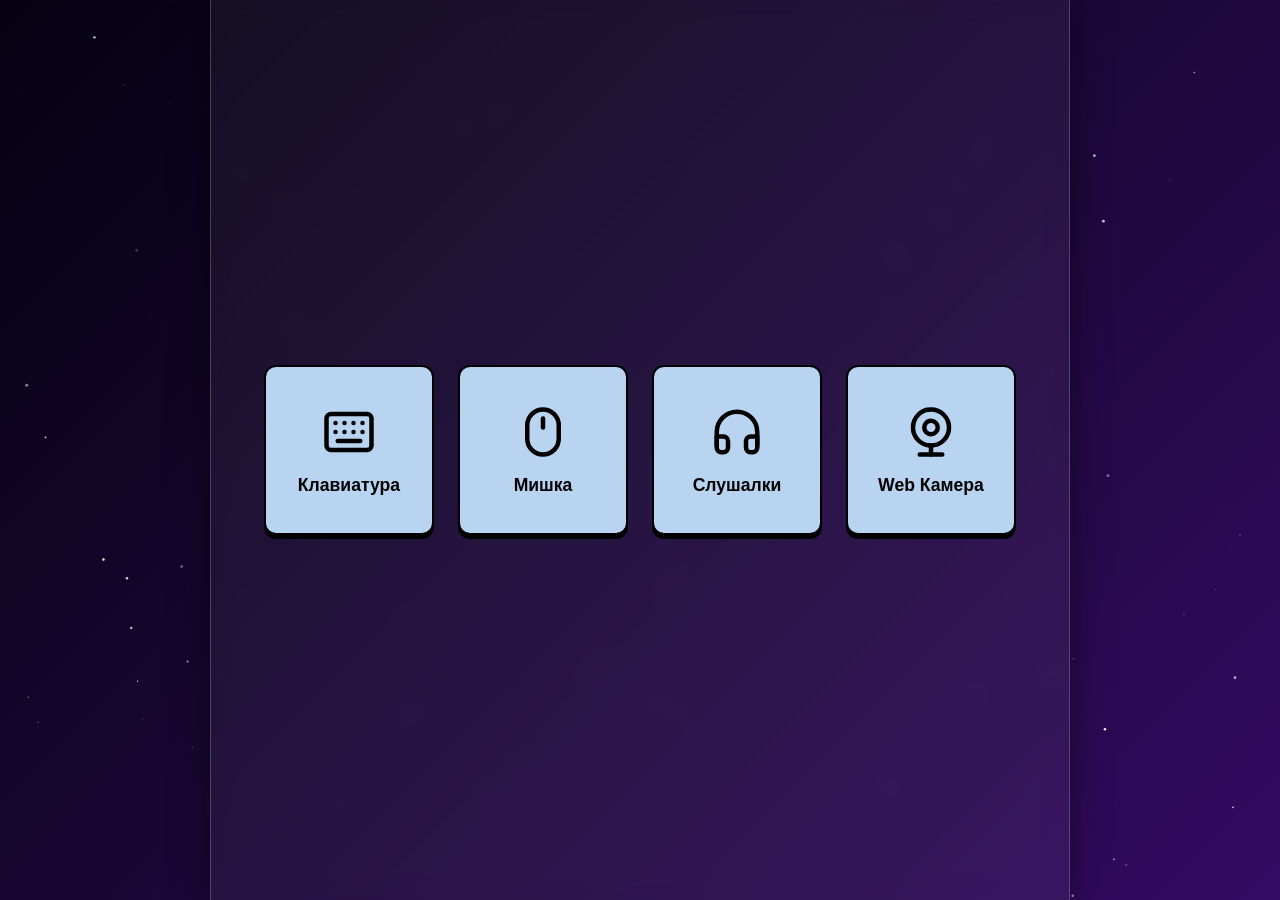
==== index.html @ ef0d71f7 "Fix broken links, star background resize and device detection feedback - Rename homepage.html to ind" ====
<!DOCTYPE html>
<html lang="bg">
  <head>
    <meta charset="UTF-8" />
    <meta name="viewport" content="width=device-width, initial-scale=1.0" />
    <title>Избор на периферия</title>
    <link rel="stylesheet" href="style.css" />
  </head>
  <body>
    <canvas id="space-background"></canvas>

    <main class="app homepage glass-panel">
      <div class="device-cards">
        <a href="keyboard.html" class="device-card">
          <svg class="device-icon" viewBox="0 0 24 24" aria-hidden="true">
            <rect x="2" y="4" width="20" height="16" rx="2" ry="2"></rect>
            <line x1="6" y1="8" x2="6.01" y2="8"></line>
            <line x1="10" y1="8" x2="10.01" y2="8"></line>
            <line x1="14" y1="8" x2="14.01" y2="8"></line>
            <line x1="18" y1="8" x2="18.01" y2="8"></line>
            <line x1="6" y1="12" x2="6.01" y2="12"></line>
            <line x1="10" y1="12" x2="10.01" y2="12"></line>
            <line x1="14" y1="12" x2="14.01" y2="12"></line>
            <line x1="18" y1="12" x2="18.01" y2="12"></line>
            <line x1="7" y1="16" x2="17" y2="16"></line>
          </svg>
          Клавиатура
        </a>

        <a href="mouse.html" class="device-card">
          <svg class="device-icon" viewBox="0 0 24 24" aria-hidden="true">
            <rect x="5" y="2" width="14" height="20" rx="7"></rect>
            <line x1="12" y1="6" x2="12" y2="10"></line>
          </svg>
          Мишка
        </a>

        <a href="headphones.html" class="device-card">
          <svg class="device-icon" viewBox="0 0 24 24" aria-hidden="true">
            <path d="M3 18v-6a9 9 0 0 1 18 0v6"></path>
            <path d="M21 19a2 2 0 0 1-2 2h-1a2 2 0 0 1-2-2v-3a2 2 0 0 1 2-2h3zM3 19a2 2 0 0 0 2 2h1a2 2 0 0 0 2-2v-3a2 2 0 0 0-2-2H3z"></path>
          </svg>
          Слушалки
        </a>

        <a href="webcam.html" class="device-card">
          <svg class="device-icon" viewBox="0 0 24 24" aria-hidden="true">
            <circle cx="12" cy="10" r="8"></circle>
            <circle cx="12" cy="10" r="3"></circle>
            <line x1="7" y1="22" x2="17" y2="22"></line>
            <line x1="12" y1="18" x2="12" y2="22"></line>
          </svg>
          Web Камера
        </a>
      </div>
    </main>

    <script src="script.js"></script>
  </body>
</html>
---- style.css ----
:root {
  --key-bg-color: #f4f4f4;
  --key-active-color: #e4e9ef;
}

*,
*::before,
*::after {
  box-sizing: border-box;
  margin: 0;
  padding: 0;
}

html,
body {
  height: 100%;
}

body {
  position: relative;
  display: flex;
  justify-content: center;
  align-items: stretch;
  background: transparent;
  color: #000000;
  font-family: Arial, Helvetica, sans-serif;
  overflow-x: hidden;
}

#space-background {
  position: fixed;
  top: 0;
  left: 0;
  width: 100vw;
  height: 100vh;
  z-index: -1;
  background: linear-gradient(135deg, #050112 0%, #1a0836 50%, #350a63 100%);
}

.app {
  width: min(860px, 94vw);
  min-height: 100%;
  display: flex;
  flex-direction: column;
  align-items: center;
  justify-content: flex-start;
  padding: 28px 20px 36px;
  gap: 28px;
}

.app--120 {
  width: min(1260px, 96vw);
}

.app--100 {
  width: min(1120px, 96vw);
}

.glass-panel {
  background: rgba(255, 255, 255, 0.05);
  backdrop-filter: blur(10px);
  -webkit-backdrop-filter: blur(10px);
  border-left: 1px solid rgba(255, 255, 255, 0.2);
  border-right: 1px solid rgba(255, 255, 255, 0.2);
  box-shadow: 0 4px 30px rgba(0, 0, 0, 0.5);
}

.homepage.app {
  width: min(860px, 94vw);
  min-height: 100vh;
  justify-content: center;
  padding: 40px 20px;
}

.app-header {
  width: 100%;
  display: flex;
  justify-content: flex-start;
}

.back-button {
  display: flex;
  align-items: center;
  gap: 8px;
  padding: 8px 16px;
  background: rgba(255, 255, 255, 0.06);
  border: 1px solid rgba(255, 255, 255, 0.25);
  border-radius: 10px;
  color: #ffffff;
  text-decoration: none;
  font-weight: bold;
  font-size: 0.95rem;
  box-shadow: inset 0 1px 0 rgba(255, 255, 255, 0.15), 0 6px 16px rgba(0, 0, 0, 0.18);
  backdrop-filter: blur(8px);
  -webkit-backdrop-filter: blur(8px);
  transition: background-color 0.2s ease, border-color 0.2s ease, transform 0.1s ease;
}

.back-button:hover {
  background: rgba(255, 255, 255, 0.1);
  border-color: rgba(255, 255, 255, 0.4);
}

.back-button:active {
  transform: translateY(1px);
}

.back-icon {
  width: 18px;
  height: 18px;
  stroke: currentColor;
  stroke-width: 2.5;
  stroke-linecap: round;
  stroke-linejoin: round;
  fill: none;
}

.connected-devices-btn {
  width: 100%;
  padding: 14px 24px;
  background: rgba(255, 255, 255, 0.06);
  border: 1px solid rgba(255, 255, 255, 0.25);
  color: #ffffff;
  border-radius: 10px;
  font-size: 1.05rem;
  font-weight: bold;
  cursor: pointer;
  box-shadow: inset 0 1px 0 rgba(255, 255, 255, 0.15), 0 8px 20px rgba(0, 0, 0, 0.22);
  backdrop-filter: blur(8px);
  -webkit-backdrop-filter: blur(8px);
  transition: background-color 0.2s ease, border-color 0.2s ease, transform 0.1s ease;
}

.connected-devices-btn:hover,
.connected-devices-btn:focus-visible {
  background: rgba(255, 255, 255, 0.1);
  border-color: rgba(255, 255, 255, 0.4);
}

.connected-devices-btn:active {
  transform: translateY(1px);
}

.layout-switcher {
  position: relative;
  width: 100%;
}

.layout-options {
  position: absolute;
  top: calc(100% + 6px);
  left: 0;
  z-index: 2;
  display: none;
  flex-direction: column;
  width: 100%;
  padding: 6px;
  background: #2a2e35;
  border: 1px solid rgba(255, 255, 255, 0.25);
  border-radius: 8px;
  box-shadow: 0 8px 20px rgba(0, 0, 0, 0.35);
}

.layout-switcher.is-open .layout-options {
  display: flex;
}

.layout-option {
  padding: 10px 14px;
  border-radius: 5px;
  color: #ffffff;
  text-decoration: none;
}

.layout-option:hover,
.layout-option:focus-visible,
.layout-option.active {
  background: rgba(255, 255, 255, 0.14);
}

.device-preview {
  width: 100%;
  display: flex;
  justify-content: center;
  align-items: center;
}

.device-display-area {
  width: 100%;
  padding: 24px;
  display: flex;
  justify-content: center;
  align-items: center;
}

.device-cards {
  display: flex;
  justify-content: center;
  align-items: center;
  flex-wrap: wrap;
  gap: 24px;
  width: 100%;
}

.device-card {
  display: flex;
  flex-direction: column;
  justify-content: center;
  align-items: center;
  width: 170px;
  height: 170px;
  background: #b8d4f0;
  border: 2px solid #000000;
  border-radius: 12px;
  color: #000000;
  text-decoration: none;
  font-size: 1.1rem;
  font-weight: bold;
  box-shadow: 0 4px 0 #000000;
  transition: transform 0.1s ease, box-shadow 0.1s ease, background 0.2s;
}

.device-card:hover {
  background: #a6c8ea;
}

.device-card:active {
  transform: translateY(4px);
  box-shadow: 0 0 0 #000000;
}

.device-icon {
  width: 54px;
  height: 54px;
  margin-bottom: 16px;
  stroke: currentColor;
  stroke-width: 2;
  stroke-linecap: round;
  stroke-linejoin: round;
  fill: none;
}

.keyboard {
  width: 100%;
  max-width: 780px;
  display: flex;
  flex-direction: column;
  gap: 6px;
  padding: 14px;
  background: #2a2e35;
  border: 2px solid #000000;
  border-radius: 10px;
  box-shadow: inset 0 1px 0 rgba(255, 255, 255, 0.12), 0 10px 20px rgba(0, 0, 0, 0.5);
}

.keyboard--120 {
  max-width: 1220px;
  flex-direction: row;
  align-items: stretch;
  gap: 8px;
}

.keyboard--60 {
  max-width: 640px;
}

.keyboard--100 {
  max-width: 1080px;
  flex-direction: row;
  align-items: stretch;
  gap: 8px;
}

.kb-section {
  display: flex;
  flex-direction: column;
  min-width: 0;
  gap: 6px;
}

.kb-section .keyboard-row {
  flex: 1 1 0;
  min-height: 0;
}

.kb-section-macro {
  flex: 2.2 1 0;
}

.kb-section-main {
  flex: 10 1 0;
}

.kb-section-nav {
  flex: 2.5 1 0;
}

.kb-section-numpad {
  flex: 3.8 1 0;
}

.kb-section-nav .keyboard-row:has(.key-spacer-row) {
  visibility: hidden;
}

.keyboard.rgb-active {
  --key-bg-color: #e0f7fa;
  --key-active-color: #b2ebf2;
}

.keyboard-row {
  display: flex;
  flex-direction: row;
  justify-content: center;
  gap: 5px;
}

.key {
  flex: 1 1 0;
  min-width: 0;
  height: 38px;
  display: flex;
  justify-content: center;
  align-items: center;
  background: var(--key-bg-color);
  border: 1px solid #000000;
  border-radius: 5px;
  box-shadow: 0 3px 0 #111, 0 4px 4px rgba(0, 0, 0, 0.4);
  font-size: 0.68rem;
  font-weight: bold;
  color: #111111;
  user-select: none;
  cursor: pointer;
  transition: background-color 0.12s ease, transform 0.08s ease, box-shadow 0.08s ease;
}

.key-spacer {
  flex: 0.5;
  background: transparent;
  border: none;
  box-shadow: none;
}

.key--wide {
  flex: 1.6 1 0;
}

.key--caps {
  flex: 1.8 1 0;
}

.key--enter {
  flex: 2 1 0;
}

.key--shift {
  flex: 2.2 1 0;
}

.key--mod {
  flex: 1.3 1 0;
}

.key--space {
  flex: 6 1 0;
}

.key--esc {
  flex: 1.2 1 0;
}

.key:hover {
  background: var(--key-active-color);
}

.key:active {
  transform: translateY(2px);
  box-shadow: 0 1px 0 #111, 0 1px 2px rgba(0, 0, 0, 0.4);
}

.settings-menu {
  width: 100%;
  display: flex;
  flex-direction: column;
  align-items: center;
  gap: 10px;
}

.settings-menu__title {
  font-size: 0.95rem;
  color: white;
  font-weight: bold;
}

.settings-tabs {
  display: flex;
  flex-direction: row;
  justify-content: center;
}

.settings-tab {
  min-width: 44px;
  height: 28px;
  padding: 0 12px;
  background: #ffffff;
  border: 2px solid #000000;
  margin-left: -2px;
  font-size: 0.9rem;
  font-weight: bold;
  cursor: pointer;
}

.settings-tab:first-child {
  margin-left: 0;
}

.settings-tab:hover,
.settings-tab:focus-visible {
  background: #f3f3f3;
}

/* Keep full-size keyboard rows at a stable height. */
.app {
  width: min(1280px, 96vw);
  height: auto;
}

.device-preview,
.device-display-area {
  width: 100%;
  height: auto;
  overflow-x: auto;
}

.keyboard {
  height: auto !important;
  min-height: max-content;
}

.keyboard--100,
.keyboard--120 {
  display: flex;
  flex-direction: row !important;
  align-items: flex-start !important;
  justify-content: center;
  height: auto !important;
  padding: 16px;
}

.keyboard--100 {
  max-width: 1080px;
  gap: 14px;
}

.keyboard--120 {
  max-width: 1240px;
  gap: 12px;
}

.kb-section {
  display: flex !important;
  flex-direction: column !important;
  gap: 6px !important;
  height: auto !important;
  min-height: max-content;
  background: transparent;
  border: none;
  box-shadow: none;
  padding: 0;
}

.kb-section-macro {
  flex: 2.2 1 0;
}

.kb-section-main {
  flex: 15 1 0;
}

.kb-section-nav {
  flex: 3 1 0;
}

.kb-section-numpad {
  flex: 4 1 0;
}

.kb-section .keyboard-row {
  display: flex !important;
  flex-direction: row !important;
  gap: 5px;
  width: 100%;
  height: 38px !important;
  min-height: 38px !important;
  flex: 0 0 38px !important;
}

.key-spacer-row {
  height: 38px;
  min-height: 38px;
  width: 100%;
}

.layout-options.open {
  display: flex;
}

.mouse-display-area {
  flex-direction: column;
  gap: 20px;
  overflow: visible;
}

.mouse-preview {
  overflow: visible;
}

.mouse-info {
  width: 100%;
  max-width: 780px;
  display: flex;
  flex-wrap: wrap;
  justify-content: space-between;
  gap: 12px;
  padding: 14px 18px;
  background: rgba(30, 15, 50, 0.75);
  border: 1px solid rgba(255, 255, 255, 0.22);
  border-radius: 10px;
  color: #ffffff;
}

.mouse-info__item {
  display: flex;
  flex-direction: column;
  gap: 4px;
  text-align: left;
}

.mouse-info__label {
  font-size: 0.75rem;
  text-transform: uppercase;
  letter-spacing: 0;
  color: #b8d4f0;
  font-weight: bold;
}

.mouse-info__value {
  font-size: 0.95rem;
  font-weight: bold;
  color: #ffffff;
}

.mouse-stage {
  padding: 20px 36px;
  background: #2a2e35;
  border: 2px solid #000000;
  border-radius: 16px;
  box-shadow: inset 0 1px 0 rgba(255, 255, 255, 0.12), 0 10px 24px rgba(0, 0, 0, 0.5);
  display: flex;
  justify-content: center;
  align-items: center;
}

.mouse-svg {
  width: min(280px, 65vw);
  height: auto;
  overflow: visible;
}

.mouse-cable {
  stroke: #15171a;
  stroke-width: 6;
  stroke-linecap: round;
  fill: none;
}

.mouse-shell {
  fill: #383d47;
  stroke: #000000;
  stroke-width: 3;
  filter: drop-shadow(0 6px 12px rgba(0, 0, 0, 0.45));
}

.mouse-seam {
  stroke: #1b1e24;
  stroke-width: 2;
}

.mouse-scroll-slot {
  fill: #1b1e24;
  stroke: #000000;
  stroke-width: 2;
}

.mouse-btn-group {
  cursor: pointer;
  outline: none;
}

.mouse-btn {
  fill: var(--key-bg-color, #f4f4f4);
  stroke: #000000;
  stroke-width: 2;
  transition: fill 0.15s ease, transform 0.08s ease;
  transform-box: fill-box;
}

.mouse-btn-group:hover .mouse-btn,
.mouse-btn-group:focus-visible .mouse-btn,
.mouse-btn-group.is-active .mouse-btn {
  fill: var(--key-active-color, #b8d4f0);
}

.mouse-btn-group:active .mouse-btn {
  transform: translateY(2px);
}

.mouse-btn-label {
  font-size: 13px;
  font-weight: bold;
  fill: #111111;
  text-anchor: middle;
  dominant-baseline: middle;
  pointer-events: none;
  user-select: none;
}

.mouse-btn-label--small {
  font-size: 10px;
}

.mouse-logo-ring {
  fill: none;
  stroke: rgba(184, 212, 240, 0.45);
  stroke-width: 2.5;
}

@media (max-width: 640px) {
  .mouse-info {
    flex-direction: column;
  }

  .mouse-stage {
    padding: 16px 24px;
  }
}

.mouse-svg--gaming {
  width: min(300px, 68vw);
}

.mouse-thumb-rest {
  fill: #272b33;
  stroke: #000000;
  stroke-width: 3;
}

.mouse-btn--accent {
  fill: #d8e6f8;
}

.mouse-btn-label--tiny {
  font-size: 8.5px;
}

.mouse-rgb-strip {
  fill: none;
  stroke: #b388ff;
  stroke-width: 4;
  stroke-linecap: round;
  filter: drop-shadow(0 0 6px #b388ff);
}

.mouse-gaming-logo {
  fill: rgba(179, 136, 255, 0.25);
  stroke: #b388ff;
  stroke-width: 2.5;
  filter: drop-shadow(0 0 8px rgba(179, 136, 255, 0.6));
}
.device-status {
  width: 100%;
  margin-top: -16px;
  padding: 10px 14px;
  border-radius: 8px;
  background: rgba(255, 255, 255, 0.06);
  color: #ffffff;
  font-size: 0.9rem;
}

.device-status[hidden] {
  display: none;
}

.device-status--error {
  border: 1px solid rgba(255, 120, 120, 0.5);
  color: #ffc9c9;
}

.coming-soon {
  flex: 1;
  display: flex;
  flex-direction: column;
  justify-content: center;
  align-items: center;
  gap: 12px;
  color: #ffffff;
  text-align: center;
}

.coming-soon__title {
  font-size: 2rem;
}

.coming-soon__text {
  max-width: 420px;
  color: rgba(255, 255, 255, 0.75);
}
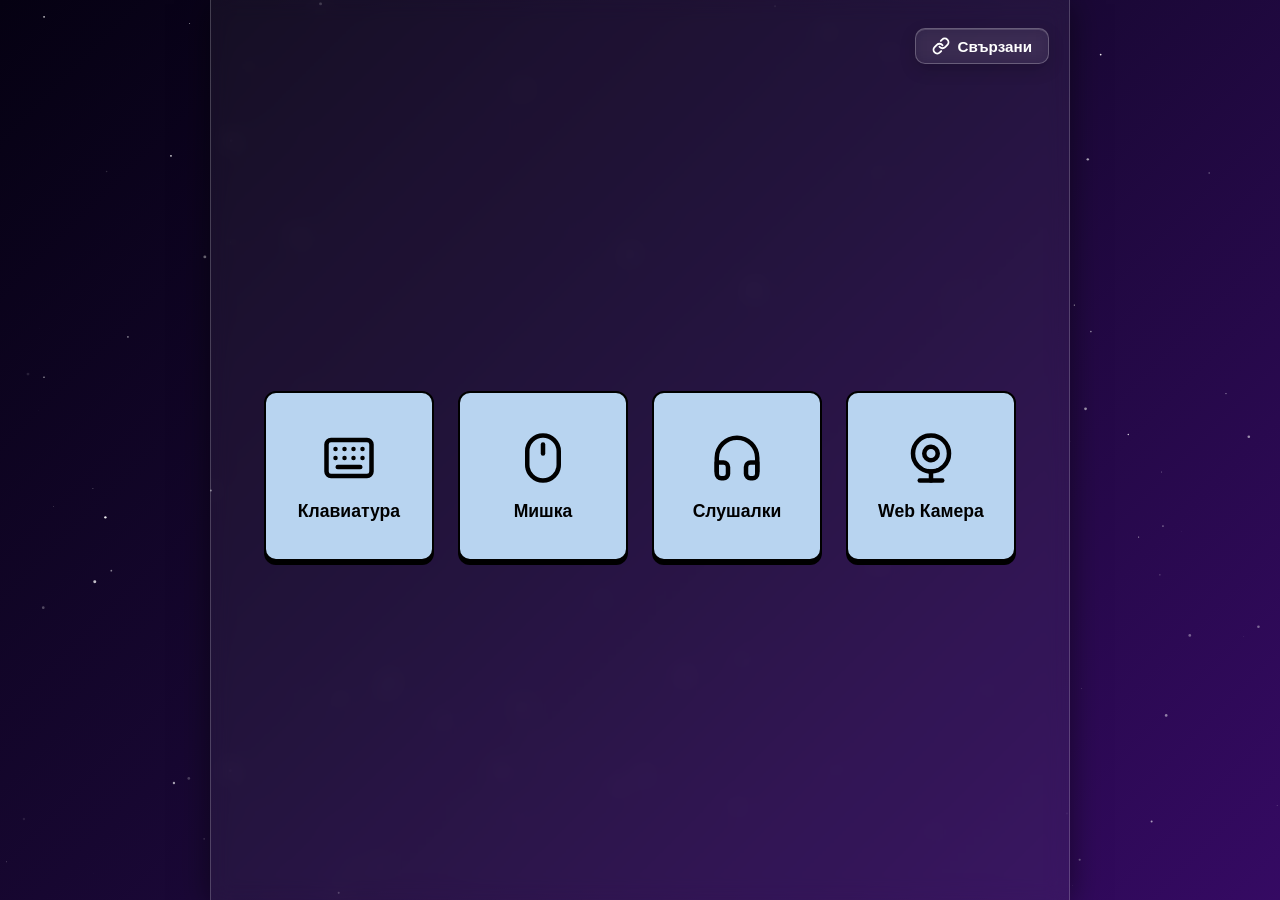
==== commit 51c3937f: "Show the "Свързани" button on every page - Add the button to the header of the homepage, mouse pages" ====
--- a/index.html
+++ b/index.html
@@ -10,6 +10,16 @@
     <canvas id="space-background"></canvas>
 
     <main class="app homepage glass-panel">
+      <header class="app-header">
+        <button type="button" id="connected-devices-btn" class="back-button">
+          <svg viewBox="0 0 24 24" class="back-icon" aria-hidden="true">
+            <path d="M10 13a5 5 0 0 0 7.54.54l3-3a5 5 0 0 0-7.07-7.07l-1.72 1.71"></path>
+            <path d="M14 11a5 5 0 0 0-7.54-.54l-3 3a5 5 0 0 0 7.07 7.07l1.71-1.71"></path>
+          </svg>
+          Свързани
+        </button>
+      </header>
+
       <div class="device-cards">
         <a href="keyboard.html" class="device-card">
           <svg class="device-icon" viewBox="0 0 24 24" aria-hidden="true">
--- a/style.css
+++ b/style.css
@@ -11,12 +11,13 @@
   padding: 0;
 }
 
-html,
+html {
+  height: 100%;
+  background: #050112;
+}
+
 body {
-  height: 100%;
-}
-
-body {
+  min-height: 100%;
   position: relative;
   display: flex;
   justify-content: center;
@@ -38,7 +39,7 @@
 }
 
 .app {
-  width: min(860px, 94vw);
+  width: min(1280px, 96vw);
   min-height: 100%;
   display: flex;
   flex-direction: column;
@@ -46,14 +47,6 @@
   justify-content: flex-start;
   padding: 28px 20px 36px;
   gap: 28px;
-}
-
-.app--120 {
-  width: min(1260px, 96vw);
-}
-
-.app--100 {
-  width: min(1120px, 96vw);
 }
 
 .glass-panel {
@@ -68,14 +61,20 @@
 .homepage.app {
   width: min(860px, 94vw);
   min-height: 100vh;
-  justify-content: center;
-  padding: 40px 20px;
+  justify-content: flex-start;
+  padding: 28px 20px 40px;
 }
 
 .app-header {
   width: 100%;
   display: flex;
-  justify-content: flex-start;
+  justify-content: space-between;
+  align-items: center;
+  gap: 12px;
+}
+
+#connected-devices-btn {
+  margin-left: auto;
 }
 
 .back-button {
@@ -88,8 +87,10 @@
   border-radius: 10px;
   color: #ffffff;
   text-decoration: none;
+  font-family: inherit;
   font-weight: bold;
   font-size: 0.95rem;
+  cursor: pointer;
   box-shadow: inset 0 1px 0 rgba(255, 255, 255, 0.15), 0 6px 16px rgba(0, 0, 0, 0.18);
   backdrop-filter: blur(8px);
   -webkit-backdrop-filter: blur(8px);
@@ -187,10 +188,17 @@
 
 .device-display-area {
   width: 100%;
+  overflow-x: auto;
   padding: 24px;
   display: flex;
-  justify-content: center;
-  align-items: center;
+  justify-content: flex-start;
+  align-items: center;
+}
+
+/* На началната страница картите заемат мястото под хедъра и са центрирани в него */
+.homepage .device-cards {
+  flex: 1;
+  align-content: center;
 }
 
 .device-cards {
@@ -240,142 +248,96 @@
   fill: none;
 }
 
+/* --- КЛАВИАТУРА ---
+   Клавишите са позиционирани в units (u) като истинска ANSI клавиатура: --kb-w и --kb-h
+   са размерите на подредбата, а --x, --y, --w, --h на всеки клавиш идват от keyboard-layouts.js.
+   Клавиатурата е между 36px (докосване на телефон) и 50px на unit; на тесен екран се скролва. */
 .keyboard {
-  width: 100%;
-  max-width: 780px;
-  display: flex;
-  flex-direction: column;
-  gap: 6px;
-  padding: 14px;
-  background: #2a2e35;
-  border: 2px solid #000000;
-  border-radius: 10px;
-  box-shadow: inset 0 1px 0 rgba(255, 255, 255, 0.12), 0 10px 20px rgba(0, 0, 0, 0.5);
-}
-
-.keyboard--120 {
-  max-width: 1220px;
-  flex-direction: row;
-  align-items: stretch;
-  gap: 8px;
-}
-
-.keyboard--60 {
-  max-width: 640px;
-}
-
-.keyboard--100 {
-  max-width: 1080px;
-  flex-direction: row;
-  align-items: stretch;
-  gap: 8px;
-}
-
-.kb-section {
-  display: flex;
-  flex-direction: column;
-  min-width: 0;
-  gap: 6px;
-}
-
-.kb-section .keyboard-row {
-  flex: 1 1 0;
-  min-height: 0;
-}
-
-.kb-section-macro {
-  flex: 2.2 1 0;
-}
-
-.kb-section-main {
-  flex: 10 1 0;
-}
-
-.kb-section-nav {
-  flex: 2.5 1 0;
-}
-
-.kb-section-numpad {
-  flex: 3.8 1 0;
-}
-
-.kb-section-nav .keyboard-row:has(.key-spacer-row) {
-  visibility: hidden;
-}
-
-.keyboard.rgb-active {
-  --key-bg-color: #e0f7fa;
-  --key-active-color: #b2ebf2;
-}
-
-.keyboard-row {
-  display: flex;
-  flex-direction: row;
+  --case-padding: 18px;
+  width: 100%;
+  min-width: calc(var(--kb-w) * 36px + 2 * var(--case-padding));
+  max-width: calc(var(--kb-w) * 50px + 2 * var(--case-padding));
+  flex-shrink: 0;
+  margin-inline: auto;
+  padding: var(--case-padding);
+  background: linear-gradient(160deg, #2c2442 0%, #17122b 55%, #0e0b1c 100%);
+  border: 1px solid rgba(255, 255, 255, 0.14);
+  border-radius: 18px;
+  box-shadow:
+    inset 0 1px 0 rgba(255, 255, 255, 0.18),
+    inset 0 -3px 8px rgba(0, 0, 0, 0.6),
+    0 0 0 1px rgba(0, 0, 0, 0.6),
+    0 18px 40px rgba(0, 0, 0, 0.55);
+}
+
+.keyboard__plate {
+  position: relative;
+  container-type: inline-size;
+  aspect-ratio: var(--kb-w) / var(--kb-h);
+  background: linear-gradient(180deg, #171126 0%, #110d1e 100%);
+  border-radius: 6px;
+  box-shadow: inset 0 2px 8px rgba(0, 0, 0, 0.7);
+}
+
+.keyboard-scroll-hint {
+  margin-top: -20px;
+  font-size: 0.85rem;
+  color: rgba(255, 255, 255, 0.7);
+  text-align: center;
+}
+
+.keyboard-scroll-hint[hidden] {
+  display: none;
+}
+
+/* Ръбът на клавиша (skirt) е самият .key, а горната повърхност с надписа е .key__top */
+.key {
+  --unit: calc(100cqw / var(--kb-w));
+  --key-gap: calc(var(--unit) * 0.08);
+  position: absolute;
+  left: calc(var(--x) * var(--unit) + var(--key-gap) / 2);
+  top: calc(var(--y) * var(--unit) + var(--key-gap) / 2);
+  width: calc(var(--w) * var(--unit) - var(--key-gap));
+  height: calc(var(--h) * var(--unit) - var(--key-gap));
+  background: linear-gradient(180deg, #3b3552 0%, #221e36 100%);
+  border-radius: calc(var(--unit) * 0.12);
+  box-shadow:
+    0 calc(var(--unit) * 0.04) 0 #06050b,
+    0 calc(var(--unit) * 0.08) calc(var(--unit) * 0.12) rgba(0, 0, 0, 0.6);
+  font-size: calc(var(--unit) * 0.22);
+  font-weight: bold;
+  color: #9d97b8;
+  user-select: none;
+  cursor: pointer;
+  transition: transform 0.08s ease, box-shadow 0.08s ease;
+}
+
+.key--small {
+  font-size: calc(var(--unit) * 0.17);
+}
+
+.key__top {
+  position: absolute;
+  inset: calc(var(--unit) * 0.05) calc(var(--unit) * 0.1) calc(var(--unit) * 0.16);
+  display: flex;
   justify-content: center;
-  gap: 5px;
-}
-
-.key {
-  flex: 1 1 0;
-  min-width: 0;
-  height: 38px;
-  display: flex;
-  justify-content: center;
-  align-items: center;
-  background: var(--key-bg-color);
-  border: 1px solid #000000;
-  border-radius: 5px;
-  box-shadow: 0 3px 0 #111, 0 4px 4px rgba(0, 0, 0, 0.4);
-  font-size: 0.68rem;
-  font-weight: bold;
-  color: #111111;
-  user-select: none;
-  cursor: pointer;
-  transition: background-color 0.12s ease, transform 0.08s ease, box-shadow 0.08s ease;
-}
-
-.key-spacer {
-  flex: 0.5;
-  background: transparent;
-  border: none;
-  box-shadow: none;
-}
-
-.key--wide {
-  flex: 1.6 1 0;
-}
-
-.key--caps {
-  flex: 1.8 1 0;
-}
-
-.key--enter {
-  flex: 2 1 0;
-}
-
-.key--shift {
-  flex: 2.2 1 0;
-}
-
-.key--mod {
-  flex: 1.3 1 0;
-}
-
-.key--space {
-  flex: 6 1 0;
-}
-
-.key--esc {
-  flex: 1.2 1 0;
-}
-
-.key:hover {
-  background: var(--key-active-color);
+  align-items: center;
+  overflow: hidden;
+  white-space: nowrap;
+  background: linear-gradient(180deg, #4a4464 0%, #38324f 100%);
+  border-radius: calc(var(--unit) * 0.09);
+  box-shadow:
+    inset 0 1px 0 rgba(255, 255, 255, 0.12),
+    0 0 calc(var(--unit) * 0.04) rgba(0, 0, 0, 0.5);
+}
+
+.key:hover .key__top {
+  filter: brightness(1.18);
 }
 
 .key:active {
-  transform: translateY(2px);
-  box-shadow: 0 1px 0 #111, 0 1px 2px rgba(0, 0, 0, 0.4);
+  transform: translateY(calc(var(--unit) * 0.03));
+  box-shadow: 0 calc(var(--unit) * 0.01) 0 #06050b;
 }
 
 .settings-menu {
@@ -395,7 +357,9 @@
 .settings-tabs {
   display: flex;
   flex-direction: row;
+  flex-wrap: wrap;
   justify-content: center;
+  row-gap: 4px;
 }
 
 .settings-tab {
@@ -407,6 +371,7 @@
   margin-left: -2px;
   font-size: 0.9rem;
   font-weight: bold;
+  white-space: nowrap;
   cursor: pointer;
 }
 
@@ -419,90 +384,8 @@
   background: #f3f3f3;
 }
 
-/* Keep full-size keyboard rows at a stable height. */
-.app {
-  width: min(1280px, 96vw);
-  height: auto;
-}
-
-.device-preview,
-.device-display-area {
-  width: 100%;
-  height: auto;
-  overflow-x: auto;
-}
-
-.keyboard {
-  height: auto !important;
-  min-height: max-content;
-}
-
-.keyboard--100,
-.keyboard--120 {
-  display: flex;
-  flex-direction: row !important;
-  align-items: flex-start !important;
-  justify-content: center;
-  height: auto !important;
-  padding: 16px;
-}
-
-.keyboard--100 {
-  max-width: 1080px;
-  gap: 14px;
-}
-
-.keyboard--120 {
-  max-width: 1240px;
-  gap: 12px;
-}
-
-.kb-section {
-  display: flex !important;
-  flex-direction: column !important;
-  gap: 6px !important;
-  height: auto !important;
-  min-height: max-content;
-  background: transparent;
-  border: none;
-  box-shadow: none;
-  padding: 0;
-}
-
-.kb-section-macro {
-  flex: 2.2 1 0;
-}
-
-.kb-section-main {
-  flex: 15 1 0;
-}
-
-.kb-section-nav {
-  flex: 3 1 0;
-}
-
-.kb-section-numpad {
-  flex: 4 1 0;
-}
-
-.kb-section .keyboard-row {
-  display: flex !important;
-  flex-direction: row !important;
-  gap: 5px;
-  width: 100%;
-  height: 38px !important;
-  min-height: 38px !important;
-  flex: 0 0 38px !important;
-}
-
-.key-spacer-row {
-  height: 38px;
-  min-height: 38px;
-  width: 100%;
-}
-
-.layout-options.open {
-  display: flex;
+.settings-tab[aria-selected='true'] {
+  background: #b8d4f0;
 }
 
 .mouse-display-area {
@@ -607,7 +490,7 @@
 
 .mouse-btn-group:hover .mouse-btn,
 .mouse-btn-group:focus-visible .mouse-btn,
-.mouse-btn-group.is-active .mouse-btn {
+.mouse-btn-group.is-selected .mouse-btn {
   fill: var(--key-active-color, #b8d4f0);
 }
 
@@ -636,6 +519,10 @@
 }
 
 @media (max-width: 640px) {
+  .device-display-area {
+    padding: 16px 0;
+  }
+
   .mouse-info {
     flex-direction: column;
   }
@@ -715,3 +602,304 @@
   max-width: 420px;
   color: rgba(255, 255, 255, 0.75);
 }
+
+/* --- RGB ОСВЕТЛЕНИЕ --- */
+@property --rgb-hue {
+  syntax: '<number>';
+  inherits: false;
+  initial-value: 0;
+}
+
+@property --rgb-breath {
+  syntax: '<number>';
+  inherits: false;
+  initial-value: 1;
+}
+
+.rgb-on [data-led] {
+  --led-color: var(--led, #ffffff);
+  --led-lit: color-mix(in srgb, var(--led-color) calc(var(--rgb-brightness, 1) * var(--rgb-breath) * 100%), #000000);
+}
+
+.rgb-effect-breathing [data-led] {
+  animation: rgb-breath var(--rgb-duration, 4s) ease-in-out infinite;
+}
+
+.rgb-effect-wave [data-led],
+.rgb-effect-spectrum [data-led] {
+  --led-color: hsl(calc(var(--rgb-hue) * 1deg) 100% 50%);
+  animation: rgb-hue var(--rgb-duration, 4s) linear infinite;
+}
+
+.rgb-effect-wave [data-led] {
+  animation-delay: calc(var(--wave-pos, 0) * var(--rgb-duration, 4s) * -1);
+}
+
+@keyframes rgb-breath {
+  0%,
+  100% {
+    --rgb-breath: 1;
+  }
+
+  50% {
+    --rgb-breath: 0.12;
+  }
+}
+
+@keyframes rgb-hue {
+  from {
+    --rgb-hue: 0;
+  }
+
+  to {
+    --rgb-hue: 360;
+  }
+}
+
+/* Светлината излиза изпод клавиша върху плочата, а надписът свети отгоре */
+.keyboard.rgb-on .key {
+  background: linear-gradient(180deg, #2c2740 0%, #15121f 100%);
+  box-shadow:
+    0 calc(var(--unit) * 0.04) 0 #06050b,
+    inset 0 calc(var(--unit) * -0.06) calc(var(--unit) * 0.12) color-mix(in srgb, var(--led-lit) 45%, transparent),
+    0 0 calc(var(--unit) * 0.35) color-mix(in srgb, var(--led-lit) 55%, transparent);
+}
+
+.keyboard.rgb-on .key:active {
+  box-shadow:
+    0 calc(var(--unit) * 0.01) 0 #06050b,
+    0 0 calc(var(--unit) * 0.35) color-mix(in srgb, var(--led-lit) 55%, transparent);
+}
+
+.keyboard.rgb-on .key__top {
+  background: linear-gradient(180deg, #3a3452 0%, #2a2540 100%);
+  color: var(--led-lit);
+  text-shadow: 0 0 calc(var(--unit) * 0.12) var(--led-lit);
+}
+
+.key.is-selected {
+  outline: 2px solid #ffffff;
+  outline-offset: 1px;
+}
+
+.mouse-led-zone {
+  cursor: pointer;
+  pointer-events: all;
+}
+
+.mouse-svg.rgb-on .mouse-btn {
+  fill: #1b1d23;
+  stroke: var(--led-lit);
+  filter: drop-shadow(0 0 5px var(--led-lit));
+}
+
+.mouse-svg.rgb-on .mouse-btn-group:hover .mouse-btn {
+  fill: #272a33;
+}
+
+.mouse-svg.rgb-on .mouse-btn-label {
+  fill: var(--led-lit);
+}
+
+.mouse-svg.rgb-on .mouse-rgb-strip,
+.mouse-svg.rgb-on .mouse-logo-ring {
+  stroke: var(--led-lit);
+  filter: drop-shadow(0 0 6px var(--led-lit));
+}
+
+.mouse-svg.rgb-on .mouse-gaming-logo {
+  fill: color-mix(in srgb, var(--led-lit) 25%, transparent);
+  stroke: var(--led-lit);
+  filter: drop-shadow(0 0 8px var(--led-lit));
+}
+
+.mouse-svg:not(.rgb-on) .mouse-rgb-strip,
+.mouse-svg:not(.rgb-on) .mouse-gaming-logo {
+  fill: none;
+  stroke: #4a4f5a;
+  filter: none;
+}
+
+.mouse-btn-group.is-selected .mouse-btn {
+  stroke: #ffffff;
+  stroke-width: 3.5;
+}
+
+.mouse-led-zone.is-selected {
+  stroke-dasharray: 8 5;
+}
+
+/* --- ПАНЕЛИ С НАСТРОЙКИ --- */
+.settings-panels {
+  width: 100%;
+  max-width: 780px;
+}
+
+.settings-panel {
+  display: flex;
+  flex-direction: column;
+  gap: 14px;
+  padding: 18px;
+  background: rgba(30, 15, 50, 0.75);
+  border: 1px solid rgba(255, 255, 255, 0.22);
+  border-radius: 10px;
+  color: #ffffff;
+}
+
+.settings-panel[hidden] {
+  display: none;
+}
+
+.settings-hint {
+  font-size: 0.9rem;
+  color: rgba(255, 255, 255, 0.75);
+}
+
+.panel-note {
+  font-size: 0.85rem;
+  color: #ffd98a;
+}
+
+.panel-note[hidden] {
+  display: none;
+}
+
+.color-row {
+  display: flex;
+  flex-wrap: wrap;
+  justify-content: space-between;
+  align-items: center;
+  gap: 12px;
+}
+
+.color-picker {
+  display: flex;
+  align-items: center;
+  gap: 10px;
+  font-family: 'Courier New', monospace;
+  font-weight: bold;
+  cursor: pointer;
+}
+
+.color-picker input {
+  width: 52px;
+  height: 36px;
+  padding: 2px;
+  background: transparent;
+  border: 1px solid rgba(255, 255, 255, 0.4);
+  border-radius: 8px;
+  cursor: pointer;
+}
+
+.selection-count {
+  font-size: 0.9rem;
+  color: #b8d4f0;
+  font-weight: bold;
+}
+
+.color-presets {
+  display: flex;
+  flex-wrap: wrap;
+  gap: 10px;
+}
+
+.color-swatch {
+  width: 30px;
+  height: 30px;
+  background: var(--swatch);
+  border: 2px solid rgba(255, 255, 255, 0.35);
+  border-radius: 50%;
+  box-shadow: 0 0 8px var(--swatch);
+  cursor: pointer;
+  transition: transform 0.1s ease, border-color 0.1s ease;
+}
+
+.color-swatch:hover,
+.color-swatch:focus-visible {
+  border-color: #ffffff;
+  transform: scale(1.12);
+}
+
+.panel-actions {
+  display: flex;
+  flex-wrap: wrap;
+  gap: 8px;
+}
+
+.panel-btn {
+  padding: 8px 14px;
+  background: rgba(255, 255, 255, 0.08);
+  border: 1px solid rgba(255, 255, 255, 0.3);
+  border-radius: 8px;
+  color: #ffffff;
+  font-weight: bold;
+  cursor: pointer;
+}
+
+.panel-btn:hover,
+.panel-btn:focus-visible {
+  background: rgba(255, 255, 255, 0.16);
+}
+
+.panel-btn[aria-pressed='true'] {
+  background: rgba(184, 212, 240, 0.3);
+  border-color: #b8d4f0;
+}
+
+.effect-options {
+  display: grid;
+  grid-template-columns: repeat(auto-fit, minmax(120px, 1fr));
+  gap: 8px;
+  border: none;
+}
+
+.effect-option {
+  display: flex;
+  align-items: center;
+  gap: 8px;
+  padding: 10px 12px;
+  background: rgba(255, 255, 255, 0.05);
+  border: 1px solid rgba(255, 255, 255, 0.25);
+  border-radius: 8px;
+  font-weight: bold;
+  cursor: pointer;
+}
+
+.effect-option:has(input:checked) {
+  background: rgba(184, 212, 240, 0.2);
+  border-color: #b8d4f0;
+}
+
+.effect-option input,
+.range-field input {
+  accent-color: #b8d4f0;
+}
+
+.range-field {
+  display: flex;
+  flex-direction: column;
+  gap: 6px;
+  font-weight: bold;
+}
+
+.range-field__label {
+  display: flex;
+  justify-content: space-between;
+}
+
+.range-field input {
+  width: 100%;
+}
+
+.range-field input:disabled {
+  opacity: 0.4;
+}
+
+.visually-hidden {
+  position: absolute;
+  width: 1px;
+  height: 1px;
+  overflow: hidden;
+  clip-path: inset(50%);
+  white-space: nowrap;
+}
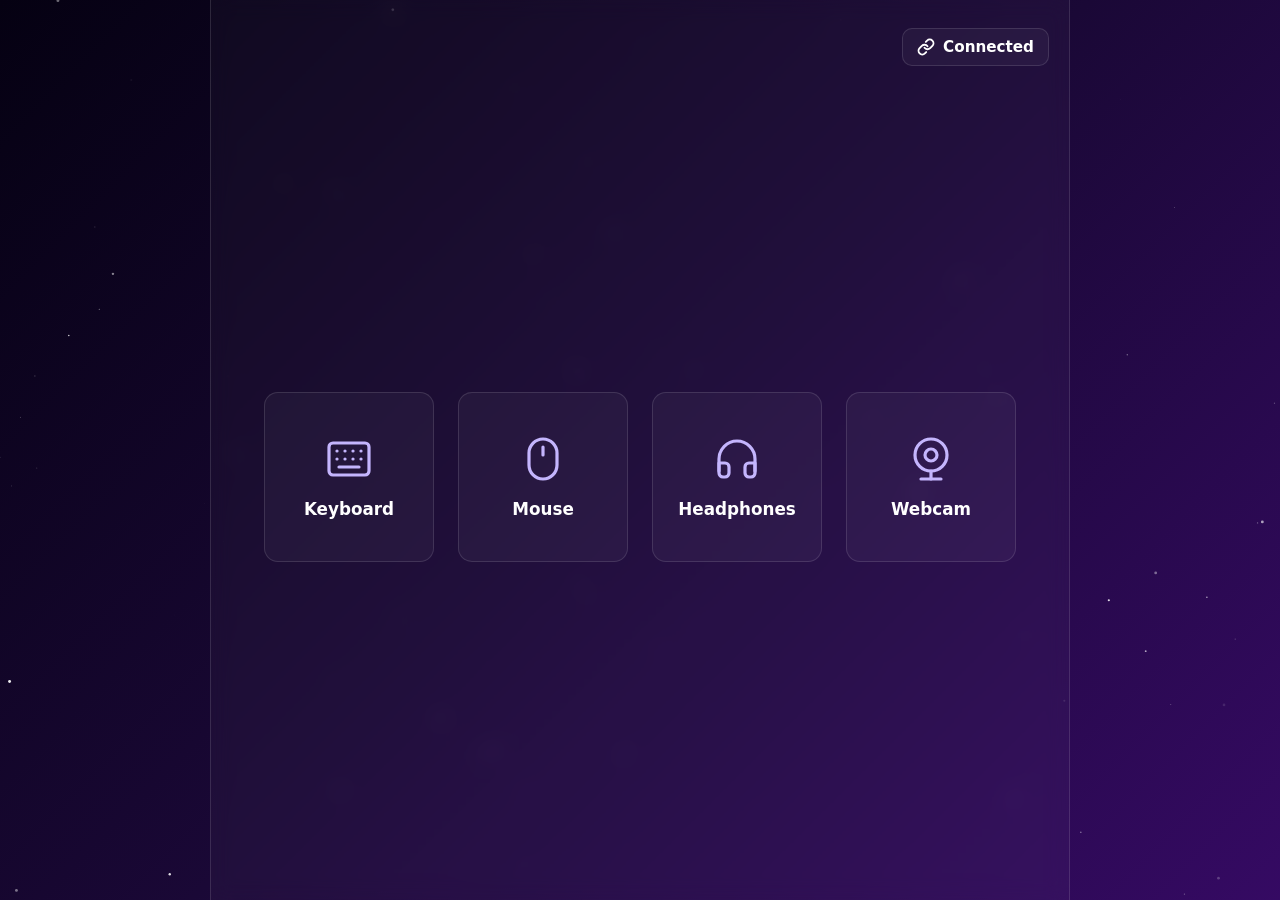
==== commit f025d29c: "Translation in progress: i18n engine, English dictionary scaffold, page text keys Work in progress o" ====
--- a/index.html
+++ b/index.html
@@ -65,6 +65,8 @@
       </div>
     </main>
 
+    <script src="i18n.js"></script>
+    <script src="i18n-en.js"></script>
     <script src="script.js"></script>
   </body>
 </html>
--- a/style.css
+++ b/style.css
@@ -1,6 +1,16 @@
+/* Обща палитра: един акцентен цвят, тънки линии, еднаква височина на контролите */
 :root {
   --key-bg-color: #f4f4f4;
   --key-active-color: #e4e9ef;
+  --accent: #c4b5fd;
+  --accent-ink: #1a1030;
+  --surface: rgba(255, 255, 255, 0.04);
+  --surface-hover: rgba(255, 255, 255, 0.09);
+  --line: rgba(255, 255, 255, 0.12);
+  --line-strong: rgba(255, 255, 255, 0.24);
+  --muted: rgba(255, 255, 255, 0.62);
+  --radius: 10px;
+  --control-h: 38px;
 }
 
 *,
@@ -11,6 +21,11 @@
   padding: 0;
 }
 
+/* Атрибутът hidden винаги скрива, дори при display от клас (напр. бутоните са inline-flex) */
+[hidden] {
+  display: none !important;
+}
+
 html {
   height: 100%;
   background: #050112;
@@ -24,7 +39,7 @@
   align-items: stretch;
   background: transparent;
   color: #000000;
-  font-family: Arial, Helvetica, sans-serif;
+  font-family: system-ui, -apple-system, 'Segoe UI', Roboto, Arial, sans-serif;
   overflow-x: hidden;
 }
 
@@ -50,12 +65,11 @@
 }
 
 .glass-panel {
-  background: rgba(255, 255, 255, 0.05);
+  background: rgba(255, 255, 255, 0.03);
   backdrop-filter: blur(10px);
   -webkit-backdrop-filter: blur(10px);
-  border-left: 1px solid rgba(255, 255, 255, 0.2);
-  border-right: 1px solid rgba(255, 255, 255, 0.2);
-  box-shadow: 0 4px 30px rgba(0, 0, 0, 0.5);
+  border-left: 1px solid var(--line);
+  border-right: 1px solid var(--line);
 }
 
 .homepage.app {
@@ -81,25 +95,23 @@
   display: flex;
   align-items: center;
   gap: 8px;
-  padding: 8px 16px;
-  background: rgba(255, 255, 255, 0.06);
-  border: 1px solid rgba(255, 255, 255, 0.25);
-  border-radius: 10px;
+  height: var(--control-h);
+  padding: 0 14px;
+  background: var(--surface);
+  border: 1px solid var(--line);
+  border-radius: var(--radius);
   color: #ffffff;
   text-decoration: none;
   font-family: inherit;
-  font-weight: bold;
+  font-weight: 600;
   font-size: 0.95rem;
   cursor: pointer;
-  box-shadow: inset 0 1px 0 rgba(255, 255, 255, 0.15), 0 6px 16px rgba(0, 0, 0, 0.18);
-  backdrop-filter: blur(8px);
-  -webkit-backdrop-filter: blur(8px);
   transition: background-color 0.2s ease, border-color 0.2s ease, transform 0.1s ease;
 }
 
 .back-button:hover {
-  background: rgba(255, 255, 255, 0.1);
-  border-color: rgba(255, 255, 255, 0.4);
+  background: var(--surface-hover);
+  border-color: var(--line-strong);
 }
 
 .back-button:active {
@@ -118,24 +130,29 @@
 
 .connected-devices-btn {
   width: 100%;
-  padding: 14px 24px;
-  background: rgba(255, 255, 255, 0.06);
-  border: 1px solid rgba(255, 255, 255, 0.25);
+  height: 42px;
+  padding: 0 18px;
+  background: var(--surface);
+  border: 1px solid var(--line);
   color: #ffffff;
-  border-radius: 10px;
-  font-size: 1.05rem;
-  font-weight: bold;
+  border-radius: var(--radius);
+  font: inherit;
+  font-size: 0.98rem;
+  font-weight: 600;
   cursor: pointer;
-  box-shadow: inset 0 1px 0 rgba(255, 255, 255, 0.15), 0 8px 20px rgba(0, 0, 0, 0.22);
-  backdrop-filter: blur(8px);
-  -webkit-backdrop-filter: blur(8px);
   transition: background-color 0.2s ease, border-color 0.2s ease, transform 0.1s ease;
 }
 
 .connected-devices-btn:hover,
 .connected-devices-btn:focus-visible {
-  background: rgba(255, 255, 255, 0.1);
-  border-color: rgba(255, 255, 255, 0.4);
+  background: var(--surface-hover);
+  border-color: var(--line-strong);
+}
+
+/* Менюто за вид на устройството под хедъра е компактно и центрирано */
+.app > .layout-switcher {
+  width: auto;
+  min-width: 280px;
 }
 
 .connected-devices-btn:active {
@@ -156,10 +173,12 @@
   flex-direction: column;
   width: 100%;
   padding: 6px;
-  background: #2a2e35;
-  border: 1px solid rgba(255, 255, 255, 0.25);
-  border-radius: 8px;
-  box-shadow: 0 8px 20px rgba(0, 0, 0, 0.35);
+  background: #1d1430;
+  border: 1px solid var(--line-strong);
+  border-radius: var(--radius);
+  box-shadow: 0 12px 28px rgba(0, 0, 0, 0.4);
+  backdrop-filter: blur(8px);
+  -webkit-backdrop-filter: blur(8px);
 }
 
 .layout-switcher.is-open .layout-options {
@@ -168,15 +187,18 @@
 
 .layout-option {
   padding: 10px 14px;
-  border-radius: 5px;
+  border-radius: 6px;
   color: #ffffff;
   text-decoration: none;
 }
 
 .layout-option:hover,
-.layout-option:focus-visible,
+.layout-option:focus-visible {
+  background: var(--surface-hover);
+}
+
 .layout-option.active {
-  background: rgba(255, 255, 255, 0.14);
+  color: var(--accent);
 }
 
 .device-preview {
@@ -217,32 +239,34 @@
   align-items: center;
   width: 170px;
   height: 170px;
-  background: #b8d4f0;
-  border: 2px solid #000000;
-  border-radius: 12px;
-  color: #000000;
+  background: var(--surface);
+  border: 1px solid var(--line);
+  border-radius: 14px;
+  color: #ffffff;
   text-decoration: none;
-  font-size: 1.1rem;
-  font-weight: bold;
-  box-shadow: 0 4px 0 #000000;
-  transition: transform 0.1s ease, box-shadow 0.1s ease, background 0.2s;
-}
-
-.device-card:hover {
-  background: #a6c8ea;
+  font-size: 1.05rem;
+  font-weight: 600;
+  transition: transform 0.15s ease, background-color 0.2s ease, border-color 0.2s ease;
+}
+
+.device-card:hover,
+.device-card:focus-visible {
+  background: var(--surface-hover);
+  border-color: var(--accent);
+  transform: translateY(-2px);
 }
 
 .device-card:active {
-  transform: translateY(4px);
-  box-shadow: 0 0 0 #000000;
+  transform: translateY(0);
 }
 
 .device-icon {
-  width: 54px;
-  height: 54px;
+  width: 48px;
+  height: 48px;
   margin-bottom: 16px;
+  color: var(--accent);
   stroke: currentColor;
-  stroke-width: 2;
+  stroke-width: 1.6;
   stroke-linecap: round;
   stroke-linejoin: round;
   fill: none;
@@ -348,44 +372,14 @@
   gap: 10px;
 }
 
-.settings-menu__title {
-  font-size: 0.95rem;
-  color: white;
-  font-weight: bold;
-}
-
-.settings-tabs {
-  display: flex;
-  flex-direction: row;
-  flex-wrap: wrap;
-  justify-content: center;
-  row-gap: 4px;
-}
-
-.settings-tab {
-  min-width: 44px;
-  height: 28px;
-  padding: 0 12px;
-  background: #ffffff;
-  border: 2px solid #000000;
-  margin-left: -2px;
-  font-size: 0.9rem;
-  font-weight: bold;
-  white-space: nowrap;
+/* Опциите в менютата могат да са и бутони (менюто „Всички настройки“) */
+button.layout-option {
+  width: 100%;
+  background: none;
+  border: none;
+  font: inherit;
+  text-align: left;
   cursor: pointer;
-}
-
-.settings-tab:first-child {
-  margin-left: 0;
-}
-
-.settings-tab:hover,
-.settings-tab:focus-visible {
-  background: #f3f3f3;
-}
-
-.settings-tab[aria-selected='true'] {
-  background: #b8d4f0;
 }
 
 .mouse-display-area {
@@ -398,47 +392,11 @@
   overflow: visible;
 }
 
-.mouse-info {
-  width: 100%;
-  max-width: 780px;
-  display: flex;
-  flex-wrap: wrap;
-  justify-content: space-between;
-  gap: 12px;
-  padding: 14px 18px;
-  background: rgba(30, 15, 50, 0.75);
-  border: 1px solid rgba(255, 255, 255, 0.22);
-  border-radius: 10px;
-  color: #ffffff;
-}
-
-.mouse-info__item {
-  display: flex;
-  flex-direction: column;
-  gap: 4px;
-  text-align: left;
-}
-
-.mouse-info__label {
-  font-size: 0.75rem;
-  text-transform: uppercase;
-  letter-spacing: 0;
-  color: #b8d4f0;
-  font-weight: bold;
-}
-
-.mouse-info__value {
-  font-size: 0.95rem;
-  font-weight: bold;
-  color: #ffffff;
-}
-
 .mouse-stage {
   padding: 20px 36px;
-  background: #2a2e35;
-  border: 2px solid #000000;
+  background: radial-gradient(circle at 50% 40%, rgba(255, 255, 255, 0.05) 0%, rgba(0, 0, 0, 0.18) 75%);
+  border: 1px solid var(--line);
   border-radius: 16px;
-  box-shadow: inset 0 1px 0 rgba(255, 255, 255, 0.12), 0 10px 24px rgba(0, 0, 0, 0.5);
   display: flex;
   justify-content: center;
   align-items: center;
@@ -458,8 +416,8 @@
 }
 
 .mouse-shell {
-  fill: #383d47;
-  stroke: #000000;
+  fill: #2f2944;
+  stroke: #0b0914;
   stroke-width: 3;
   filter: drop-shadow(0 6px 12px rgba(0, 0, 0, 0.45));
 }
@@ -523,10 +481,6 @@
     padding: 16px 0;
   }
 
-  .mouse-info {
-    flex-direction: column;
-  }
-
   .mouse-stage {
     padding: 16px 24px;
   }
@@ -537,9 +491,17 @@
 }
 
 .mouse-thumb-rest {
-  fill: #272b33;
-  stroke: #000000;
+  fill: #241f36;
+  stroke: #0b0914;
+  stroke-width: 2;
+}
+
+.mouse-accent {
+  fill: none;
+  stroke: rgba(255, 255, 255, 0.1);
   stroke-width: 3;
+  stroke-linecap: round;
+  pointer-events: none;
 }
 
 .mouse-btn--accent {
@@ -732,17 +694,16 @@
 /* --- ПАНЕЛИ С НАСТРОЙКИ --- */
 .settings-panels {
   width: 100%;
-  max-width: 780px;
 }
 
 .settings-panel {
   display: flex;
   flex-direction: column;
-  gap: 14px;
+  gap: 16px;
   padding: 18px;
-  background: rgba(30, 15, 50, 0.75);
-  border: 1px solid rgba(255, 255, 255, 0.22);
-  border-radius: 10px;
+  background: rgba(20, 10, 36, 0.55);
+  border: 1px solid var(--line);
+  border-radius: var(--radius);
   color: #ffffff;
 }
 
@@ -752,7 +713,7 @@
 
 .settings-hint {
   font-size: 0.9rem;
-  color: rgba(255, 255, 255, 0.75);
+  color: var(--muted);
 }
 
 .panel-note {
@@ -793,7 +754,7 @@
 
 .selection-count {
   font-size: 0.9rem;
-  color: #b8d4f0;
+  color: var(--accent);
   font-weight: bold;
 }
 
@@ -807,9 +768,8 @@
   width: 30px;
   height: 30px;
   background: var(--swatch);
-  border: 2px solid rgba(255, 255, 255, 0.35);
+  border: 2px solid rgba(255, 255, 255, 0.2);
   border-radius: 50%;
-  box-shadow: 0 0 8px var(--swatch);
   cursor: pointer;
   transition: transform 0.1s ease, border-color 0.1s ease;
 }
@@ -827,23 +787,40 @@
 }
 
 .panel-btn {
-  padding: 8px 14px;
-  background: rgba(255, 255, 255, 0.08);
-  border: 1px solid rgba(255, 255, 255, 0.3);
-  border-radius: 8px;
+  display: inline-flex;
+  align-items: center;
+  justify-content: center;
+  gap: 6px;
+  min-height: var(--control-h);
+  padding: 0 14px;
+  background: var(--surface);
+  border: 1px solid var(--line);
+  border-radius: var(--radius);
   color: #ffffff;
-  font-weight: bold;
+  font: inherit;
+  font-size: 0.9rem;
+  font-weight: 600;
+  white-space: nowrap;
   cursor: pointer;
+  transition: background-color 0.15s ease, border-color 0.15s ease;
 }
 
 .panel-btn:hover,
 .panel-btn:focus-visible {
-  background: rgba(255, 255, 255, 0.16);
+  background: var(--surface-hover);
+  border-color: var(--line-strong);
 }
 
 .panel-btn[aria-pressed='true'] {
-  background: rgba(184, 212, 240, 0.3);
-  border-color: #b8d4f0;
+  background: rgba(196, 181, 253, 0.16);
+  border-color: var(--accent);
+  color: var(--accent);
+}
+
+/* Бутоните в панелите са с еднаква ширина в равна решетка */
+.settings-panel .panel-actions {
+  display: grid;
+  grid-template-columns: repeat(auto-fit, minmax(140px, 1fr));
 }
 
 .effect-options {
@@ -866,13 +843,13 @@
 }
 
 .effect-option:has(input:checked) {
-  background: rgba(184, 212, 240, 0.2);
-  border-color: #b8d4f0;
+  background: rgba(196, 181, 253, 0.14);
+  border-color: var(--accent);
 }
 
 .effect-option input,
 .range-field input {
-  accent-color: #b8d4f0;
+  accent-color: var(--accent);
 }
 
 .range-field {
@@ -903,3 +880,860 @@
   clip-path: inset(50%);
   white-space: nowrap;
 }
+
+/* --- ФУНКЦИИ НА БУТОНИТЕ --- */
+.settings-panel [hidden] {
+  display: none;
+}
+
+.field {
+  display: flex;
+  flex-direction: column;
+  gap: 6px;
+}
+
+.field__label {
+  font-size: 0.85rem;
+  font-weight: bold;
+  color: var(--muted);
+}
+
+.field__select {
+  padding: 9px 10px;
+  background: rgba(255, 255, 255, 0.08);
+  border: 1px solid rgba(255, 255, 255, 0.3);
+  border-radius: 8px;
+  color: #ffffff;
+  font: inherit;
+  cursor: pointer;
+}
+
+.field__select option {
+  background: #1e1234;
+  color: #ffffff;
+}
+
+.binding-target {
+  font-weight: bold;
+}
+
+.binding-editor {
+  display: flex;
+  flex-direction: column;
+  gap: 12px;
+  padding: 14px;
+  background: rgba(255, 255, 255, 0.04);
+  border: 1px solid rgba(255, 255, 255, 0.15);
+  border-radius: 8px;
+}
+
+.binding-current strong {
+  color: #ffd98a;
+}
+
+.binding-field {
+  display: flex;
+  flex-wrap: wrap;
+  align-items: center;
+  gap: 8px;
+}
+
+.binding-recorded {
+  font-family: 'Courier New', monospace;
+  font-weight: bold;
+  color: #ffd98a;
+}
+
+.panel-btn:disabled {
+  opacity: 0.5;
+  cursor: default;
+}
+
+.binding-summary {
+  display: flex;
+  flex-direction: column;
+  gap: 8px;
+}
+
+.binding-list {
+  display: flex;
+  flex-direction: column;
+  gap: 6px;
+  list-style: none;
+}
+
+.binding-list li {
+  display: flex;
+  align-items: center;
+  gap: 8px;
+  padding: 6px 8px 6px 12px;
+  background: rgba(255, 255, 255, 0.05);
+  border-radius: 8px;
+}
+
+.binding-list__name,
+.binding-list__remove {
+  background: none;
+  border: none;
+  color: #ffffff;
+  font: inherit;
+  cursor: pointer;
+}
+
+.binding-list__name {
+  flex: 1;
+  text-align: left;
+}
+
+.binding-list__remove {
+  width: 28px;
+  height: 28px;
+  border-radius: 6px;
+  font-size: 1.1rem;
+}
+
+.binding-list__name:hover,
+.binding-list__remove:hover,
+.binding-list__remove:focus-visible {
+  color: #ffd98a;
+}
+
+.binding-list__empty {
+  color: rgba(255, 255, 255, 0.6);
+}
+
+/* Избраният за преназначаване бутон и значката за променена функция */
+.key.is-binding-target {
+  outline: 2px dashed #ffd98a;
+  outline-offset: 2px;
+}
+
+.keyboard.bindings-mode .key.is-selected:not(.is-binding-target) {
+  outline: none;
+}
+
+.key.has-binding::after {
+  content: '';
+  position: absolute;
+  top: calc(var(--unit) * 0.08);
+  right: calc(var(--unit) * 0.13);
+  width: calc(var(--unit) * 0.13);
+  height: calc(var(--unit) * 0.13);
+  background: #ffd98a;
+  border-radius: 50%;
+  box-shadow: 0 0 calc(var(--unit) * 0.1) #ffd98a;
+}
+
+.mouse-svg.bindings-mode .mouse-btn-group.is-selected .mouse-btn {
+  stroke: #000000;
+  stroke-width: 2;
+}
+
+.mouse-svg.rgb-on.bindings-mode .mouse-btn-group.is-selected .mouse-btn {
+  stroke: var(--led-lit);
+}
+
+.mouse-svg .mouse-btn-group.is-binding-target .mouse-btn {
+  stroke: #ffd98a;
+  stroke-width: 3.5;
+  stroke-dasharray: 6 4;
+}
+
+.binding-badge {
+  fill: #ffd98a;
+  stroke: #1b1d23;
+  stroke-width: 1.5;
+  pointer-events: none;
+}
+
+.mouse-btn-group:not(.has-binding) .binding-badge {
+  display: none;
+}
+
+.binding-toast {
+  position: fixed;
+  left: 50%;
+  bottom: 24px;
+  z-index: 10;
+  max-width: min(520px, calc(100vw - 32px));
+  padding: 12px 18px;
+  background: rgba(30, 18, 52, 0.97);
+  border: 1px solid #ffd98a;
+  border-radius: 10px;
+  box-shadow: 0 10px 30px rgba(0, 0, 0, 0.5);
+  color: #ffffff;
+  font-weight: bold;
+  text-align: center;
+  transform: translateX(-50%);
+}
+
+.binding-toast[hidden] {
+  display: none;
+}
+
+.binding-profile {
+  font-size: 0.85rem;
+  font-weight: bold;
+  color: var(--accent);
+}
+
+/* --- ЗАПИС В МИШКАТА --- */
+.device-details,
+.device-block {
+  display: flex;
+  flex-direction: column;
+  gap: 10px;
+}
+
+.device-summary {
+  font-weight: bold;
+  color: #ffd98a;
+}
+
+.device-log {
+  font-size: 0.9rem;
+  color: rgba(255, 255, 255, 0.8);
+}
+
+.device-log:empty {
+  display: none;
+}
+
+.device-log--error {
+  color: #ffc9c9;
+}
+
+.settings-panel.is-busy {
+  cursor: progress;
+}
+
+.settings-panel.is-busy .panel-btn {
+  pointer-events: none;
+  opacity: 0.6;
+}
+
+.device-help {
+  display: flex;
+  flex-direction: column;
+  gap: 10px;
+  padding: 14px;
+  background: rgba(255, 217, 138, 0.06);
+  border: 1px solid rgba(255, 217, 138, 0.35);
+  border-radius: 8px;
+  font-size: 0.9rem;
+}
+
+.device-help[hidden],
+.device-help [hidden] {
+  display: none;
+}
+
+.device-help > div {
+  display: flex;
+  flex-direction: column;
+  gap: 10px;
+}
+
+.device-help__code {
+  overflow-x: auto;
+  padding: 10px 12px;
+  background: rgba(0, 0, 0, 0.45);
+  border-radius: 6px;
+  font-family: 'Courier New', monospace;
+  font-size: 0.8rem;
+  line-height: 1.5;
+  white-space: pre;
+}
+
+.dpi-stages {
+  display: flex;
+  flex-direction: column;
+  gap: 6px;
+}
+
+.dpi-stage {
+  display: grid;
+  grid-template-columns: auto 70px minmax(0, 1fr) auto;
+  align-items: center;
+  gap: 10px;
+  padding: 4px 6px;
+  border-radius: 8px;
+  font-weight: bold;
+}
+
+.dpi-stage.is-active-stage {
+  background: rgba(255, 217, 138, 0.12);
+  box-shadow: inset 3px 0 0 #ffd98a;
+}
+
+.dpi-stage [hidden] {
+  display: none;
+}
+
+.dpi-stage input[type='radio'] {
+  accent-color: #ffd98a;
+}
+
+/* Офис мишка: ергономична форма с колелце с ръбчета */
+.mouse-seam--palm {
+  fill: none;
+  stroke: rgba(255, 255, 255, 0.08);
+  stroke-width: 2;
+}
+
+.mouse-wheel-ribs {
+  fill: none;
+  stroke: rgba(0, 0, 0, 0.45);
+  stroke-width: 2;
+  stroke-linecap: round;
+  pointer-events: none;
+}
+
+/* --- ЛЕНТА ЗА ПРОФИЛИ И ЗАПИС (под устройството) --- */
+/* Една лента: профили вляво, основните действия вдясно, редът за състояние отдолу.
+   Обвивките на модулите са display: contents, за да се подреждат всички в една гъвкава редица. */
+.save-bar {
+  width: 100%;
+  display: flex;
+  flex-wrap: wrap;
+  justify-content: center;
+  align-items: center;
+  gap: 12px 20px;
+}
+
+.save-bar__profiles,
+.save-bar__device,
+.save-bar .device-bar {
+  display: contents;
+}
+
+.device-bar {
+  width: 100%;
+  display: flex;
+  flex-direction: column;
+  align-items: center;
+  gap: 10px;
+}
+
+.save-bar__row {
+  justify-content: center;
+  align-items: center;
+}
+
+.save-bar .device-log,
+.save-bar .device-summary,
+.save-bar .device-help,
+.save-bar .fn-finder,
+.save-bar .device-timers {
+  flex-basis: 100%;
+}
+
+/* Профили като сегментиран контрол */
+.segmented {
+  display: inline-flex;
+}
+
+.segmented .panel-btn {
+  border-radius: 0;
+  margin-left: -1px;
+}
+
+.segmented .panel-btn:first-child {
+  margin-left: 0;
+  border-radius: var(--radius) 0 0 var(--radius);
+}
+
+.segmented .panel-btn:last-child {
+  border-radius: 0 var(--radius) var(--radius) 0;
+}
+
+.segmented .panel-btn[aria-pressed='true'] {
+  position: relative;
+  z-index: 1;
+}
+
+.icon-btn {
+  width: var(--control-h);
+  padding: 0;
+  font-size: 1.1rem;
+}
+
+/* Меню „Още“: второстепенните действия на устройството */
+.action-menu {
+  position: relative;
+}
+
+.action-menu[hidden] {
+  display: none;
+}
+
+.action-menu > summary {
+  list-style: none;
+}
+
+.action-menu > summary::-webkit-details-marker {
+  display: none;
+}
+
+.action-menu__list {
+  position: absolute;
+  top: calc(100% + 6px);
+  right: 0;
+  z-index: 5;
+  display: flex;
+  flex-direction: column;
+  gap: 2px;
+  min-width: 240px;
+  padding: 6px;
+  background: #1d1430;
+  border: 1px solid var(--line-strong);
+  border-radius: var(--radius);
+  box-shadow: 0 12px 28px rgba(0, 0, 0, 0.4);
+}
+
+.action-menu__list .panel-btn {
+  width: 100%;
+  justify-content: flex-start;
+  background: transparent;
+  border-color: transparent;
+}
+
+.action-menu__list .panel-btn:hover,
+.action-menu__list .panel-btn:focus-visible {
+  background: var(--surface-hover);
+}
+
+.action-menu__list [hidden] {
+  display: none;
+}
+
+.action-menu__list hr {
+  margin: 4px 6px;
+  border: none;
+  border-top: 1px solid var(--line);
+}
+
+.panel-btn--danger {
+  color: #ffb4b4;
+}
+
+.save-bar__group {
+  display: contents;
+}
+
+.save-bar__group[hidden] {
+  display: none;
+}
+
+.save-bar .device-log,
+.save-bar .device-summary {
+  text-align: center;
+  font-size: 0.88rem;
+}
+
+.save-bar .device-summary {
+  color: var(--muted);
+  font-weight: 600;
+}
+
+.save-bar .device-help {
+  width: 100%;
+  max-width: 760px;
+  color: rgba(255, 255, 255, 0.85);
+}
+
+.panel-btn--primary {
+  background: var(--accent);
+  border-color: var(--accent);
+  color: var(--accent-ink);
+}
+
+.panel-btn--primary:hover,
+.panel-btn--primary:focus-visible {
+  background: #d6cbff;
+  border-color: #d6cbff;
+}
+
+.device-bar.is-busy .panel-btn {
+  pointer-events: none;
+  opacity: 0.6;
+}
+
+/* --- ДВЕ КОЛОНИ: ПОДСВЕТКА И БУТОНИ --- */
+.settings-columns {
+  width: 100%;
+  display: grid;
+  grid-template-columns: repeat(2, minmax(0, 1fr));
+  align-items: start;
+  gap: 20px;
+}
+
+/* Заглавието на колоната е меню: лек ред с име и стрелка вместо тежък бутон */
+.settings-column .layout-switcher__btn {
+  height: 44px;
+  background: transparent;
+  border-color: transparent;
+  border-bottom-color: var(--line);
+  border-radius: var(--radius) var(--radius) 0 0;
+  text-align: left;
+}
+
+/* Колоната, към която отиват кликовете върху устройството */
+.settings-column.is-active .layout-switcher__btn {
+  color: var(--accent);
+  border-bottom-color: var(--accent);
+}
+
+@media (max-width: 900px) {
+  .settings-columns {
+    grid-template-columns: 1fr;
+  }
+}
+
+.live-toggle {
+  display: inline-flex;
+  align-items: center;
+  gap: 8px;
+  min-height: var(--control-h);
+  padding: 0 12px;
+  border: 1px solid var(--line);
+  border-radius: var(--radius);
+  color: #ffffff;
+  font-size: 0.9rem;
+  font-weight: 600;
+  cursor: pointer;
+}
+
+.live-toggle input {
+  accent-color: var(--accent);
+}
+
+.save-bar .device-summary {
+  text-align: center;
+}
+
+.save-bar .device-summary[hidden] {
+  display: none;
+}
+
+
+.device-timers {
+  display: grid;
+  grid-template-columns: repeat(auto-fit, minmax(150px, 1fr));
+  gap: 12px;
+  padding-top: 14px;
+  border-top: 1px solid var(--line);
+}
+
+.device-timers[hidden] {
+  display: none;
+}
+
+.fn-finder {
+  display: flex;
+  flex-wrap: wrap;
+  align-items: center;
+  gap: 8px;
+  color: rgba(255, 255, 255, 0.85);
+}
+
+.fn-finder[hidden],
+.fn-finder [hidden] {
+  display: none;
+}
+
+.fn-choice {
+  border-color: var(--choice);
+  box-shadow: inset 0 0 0 1px var(--choice);
+}
+
+.fn-choice::before {
+  content: '';
+  display: inline-block;
+  width: 10px;
+  height: 10px;
+  margin-right: 6px;
+  border-radius: 50%;
+  background: var(--choice);
+}
+
+/* --- СЛУШАЛКИ --- */
+.headphones-svg {
+  width: min(100%, 460px);
+  height: auto;
+  overflow: visible;
+}
+
+.hp-band {
+  fill: none;
+  stroke: #3a3644;
+  stroke-width: 16;
+  stroke-linecap: round;
+}
+
+.hp-band-pad {
+  fill: none;
+  stroke: #24212c;
+  stroke-width: 10;
+  stroke-linecap: round;
+}
+
+.hp-slider {
+  stroke: #9a95a8;
+  stroke-width: 5;
+  stroke-linecap: round;
+}
+
+.hp-cup-shell {
+  fill: #2d2a35;
+  stroke: rgba(255, 255, 255, 0.18);
+  stroke-width: 1.5;
+}
+
+.hp-cup-face {
+  fill: #34303e;
+  stroke: rgba(255, 255, 255, 0.08);
+}
+
+.hp-cup-face--touch {
+  fill: #383343;
+}
+
+.hp-mic {
+  fill: #0f0d14;
+}
+
+.hp-button {
+  fill: #4a4556;
+}
+
+.hp-side {
+  fill: rgba(255, 255, 255, 0.35);
+  font-size: 16px;
+  font-weight: bold;
+  text-anchor: middle;
+  dominant-baseline: middle;
+}
+
+.hp-status {
+  fill: #ffffff;
+  font-size: 18px;
+  font-weight: bold;
+  text-anchor: middle;
+}
+
+.hp-status--small {
+  fill: #ffd98a;
+  font-size: 14px;
+}
+
+.hp-waves path {
+  fill: none;
+  stroke-width: 3;
+  stroke-linecap: round;
+  opacity: 0;
+  transition: opacity 0.3s ease, stroke 0.3s ease;
+}
+
+/* Шумопотискане: вълните са сини и избледняват; околен звук: зелени и пулсират към чашките */
+.headphones-svg[data-mode='nc'] .hp-waves path {
+  stroke: #7cc4ff;
+  opacity: 0.25;
+}
+
+.headphones-svg[data-mode='ambient'] .hp-waves path {
+  stroke: #00e676;
+  opacity: 0.8;
+  animation: hp-wave 1.8s ease-in-out infinite;
+}
+
+.headphones-svg[data-mode='ambient'] .hp-waves path:nth-child(even) {
+  animation-delay: 0.4s;
+}
+
+.headphones-svg[data-mode='nc'] .hp-cup-shell {
+  stroke: #7cc4ff;
+}
+
+.headphones-svg[data-mode='ambient'] .hp-cup-shell {
+  stroke: #00e676;
+}
+
+@keyframes hp-wave {
+  50% {
+    opacity: 0.25;
+  }
+}
+
+@media (prefers-reduced-motion: reduce) {
+  .headphones-svg[data-mode='ambient'] .hp-waves path {
+    animation: none;
+  }
+}
+
+.hp-toggle {
+  display: flex;
+  align-items: center;
+  gap: 10px;
+  font-weight: bold;
+  cursor: pointer;
+}
+
+.hp-toggle input {
+  accent-color: var(--accent);
+  width: 18px;
+  height: 18px;
+}
+
+.hp-toggle small {
+  display: block;
+  font-weight: normal;
+  color: rgba(255, 255, 255, 0.65);
+}
+
+.hp-eq {
+  display: grid;
+  grid-template-columns: repeat(5, minmax(0, 1fr));
+  gap: 8px;
+  align-items: end;
+}
+
+.hp-eq__band {
+  display: flex;
+  flex-direction: column;
+  align-items: center;
+  gap: 6px;
+  font-size: 0.8rem;
+}
+
+.hp-eq__band input {
+  writing-mode: vertical-lr;
+  direction: rtl;
+  height: 130px;
+  width: 28px;
+  accent-color: var(--accent);
+}
+
+.hp-info {
+  display: grid;
+  grid-template-columns: auto 1fr;
+  gap: 6px 14px;
+  font-size: 0.95rem;
+}
+
+.hp-info dt {
+  color: var(--accent);
+  font-weight: bold;
+}
+
+.hp-info dd {
+  margin: 0;
+}
+
+.settings-panel.is-disabled .hp-control {
+  opacity: 0.45;
+  pointer-events: none;
+}
+
+.hp-modes {
+  grid-template-columns: repeat(auto-fit, minmax(160px, 1fr));
+}
+
+/* --- УЕБ КАМЕРА --- */
+.webcam-stage {
+  padding: 16px;
+}
+
+.webcam-frame {
+  position: relative;
+  width: min(100%, 760px);
+  aspect-ratio: 16 / 9;
+  overflow: hidden;
+  background: #0b0912;
+  border: 1px solid rgba(255, 255, 255, 0.14);
+  border-radius: 12px;
+}
+
+.webcam-video {
+  width: 100%;
+  height: 100%;
+  object-fit: contain;
+  display: block;
+}
+
+.webcam-video.is-mirrored {
+  transform: scaleX(-1);
+}
+
+.webcam-placeholder {
+  position: absolute;
+  inset: 0;
+  display: flex;
+  flex-direction: column;
+  align-items: center;
+  justify-content: center;
+  gap: 10px;
+  color: rgba(255, 255, 255, 0.6);
+  font-weight: bold;
+}
+
+.webcam-placeholder[hidden] {
+  display: none;
+}
+
+.webcam-placeholder svg {
+  width: 56px;
+  height: 56px;
+  fill: none;
+  stroke: currentColor;
+  stroke-width: 1.5;
+  stroke-linecap: round;
+  stroke-linejoin: round;
+}
+
+.webcam-badge {
+  position: absolute;
+  top: 10px;
+  left: 10px;
+  padding: 4px 10px;
+  background: rgba(0, 0, 0, 0.55);
+  border-radius: 999px;
+  color: #ffffff;
+  font-size: 0.8rem;
+  font-weight: bold;
+}
+
+.webcam-badge[hidden] {
+  display: none;
+}
+
+.webcam-controls {
+  display: flex;
+  flex-direction: column;
+  gap: 14px;
+}
+
+.webcam-controls:empty {
+  display: none;
+}
+
+.webcam-row {
+  display: grid;
+  grid-template-columns: repeat(auto-fit, minmax(140px, 1fr));
+  gap: 12px;
+}
+
+.range-field.is-auto input {
+  opacity: 0.5;
+}
+
+.profile-btn:disabled {
+  opacity: 0.45;
+  cursor: default;
+}
+
+@media (max-width: 480px) {
+  .segmented .panel-btn {
+    padding: 0 10px;
+  }
+}
